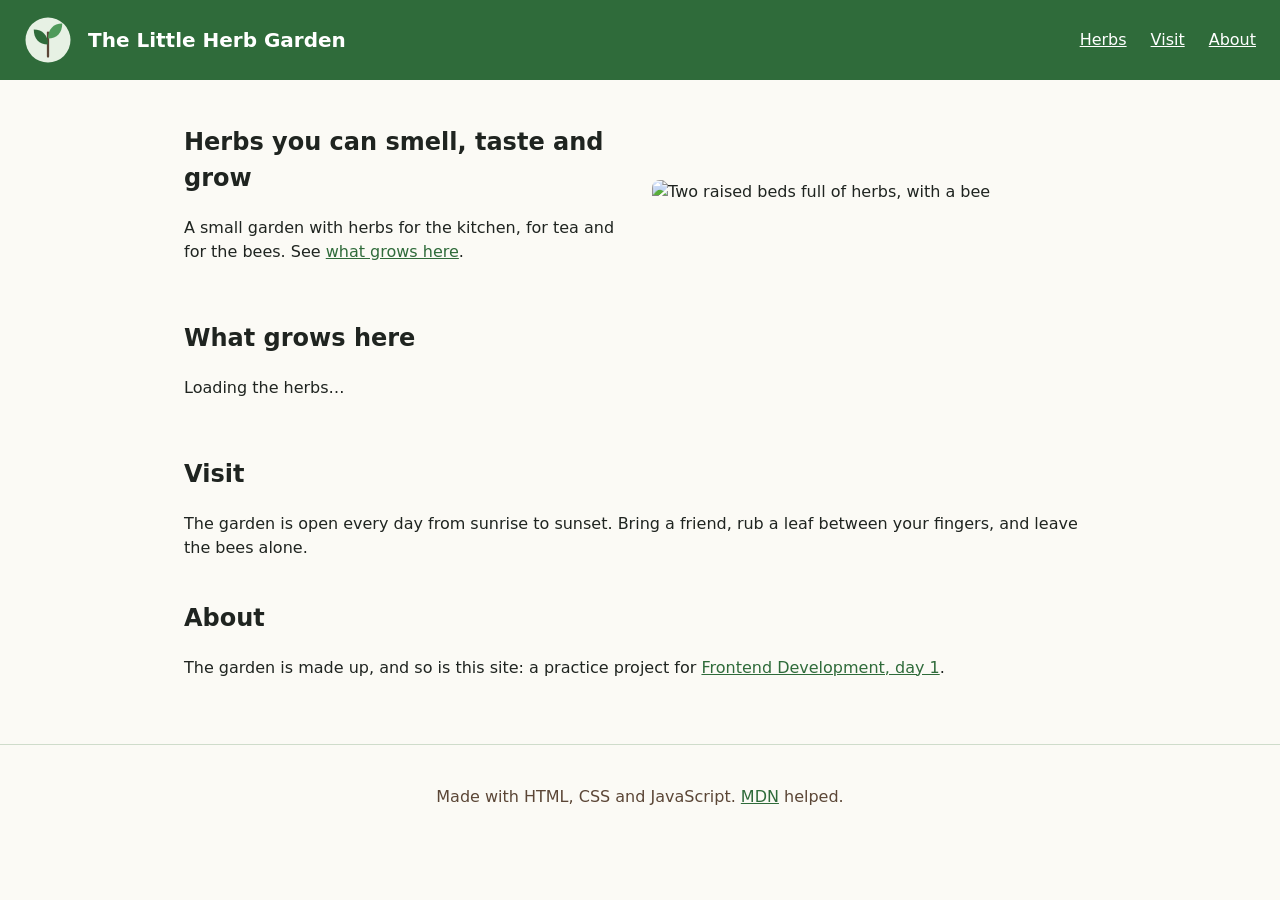
==== index.html @ f68bf349 "close the link in the intro paragraph Co-Authored-By: Claude Opus 5.5 <noreply@anthropic.com>" ====
<!doctype html>
<html lang="en">
<head>
  <meta charset="utf-8">
  <meta name="viewport" content="width=device-width, initial-scale=1">
  <title>The Little Herb Garden</title>
  <link rel="icon" href="images/logo.svg" type="image/svg+xml">
  <link rel="stylesheet" href="style.css">
  <script src="app.js" defer></script>
</head>
<body>
  <header class="site-header">
    <img class="logo" src="images/logo.svg" alt="" width="48" height="48">
    <p class="site-name">The Little Herb Garden</p>
    <nav>
      <ul>
        <li><a href="#herbs">Herbs</a></li>
        <li><a href="#visit">Visit</a></li>
        <li><a href="#about">About</a></li>
      </ul>
    </nav>
  </header>

  <main>
    <section class="intro">
      <div>
        <h1>Herbs you can smell, taste and grow</h1>
        <p>A small garden with herbs for the kitchen, for tea and for the bees.
          See <a href="#herbs">what grows here</a>.</p>
      </div>
      <img class="hero" src="images/garden.svg" alt="Two raised beds full of herbs, with a bee">
    </section>

    <section id="herbs">
      <h2>What grows here</h2>
      <p class="count">Loading the herbs…</p>
      <ul id="herbs-list" class="cards"></ul>
    </section>

    <section id="visit">
      <h2>Visit</h2>
      <p>The garden is open every day from sunrise to sunset.
        Bring a friend, rub a leaf between your fingers, and leave the bees alone.</p>
    </section>

    <section id="about">
      <h2>About</h2>
      <p>The garden is made up, and so is this site: a practice project for
        <a href="https://github.com/pepe/culs-frontend-day1">Frontend Development, day 1</a>.</p>
    </section>
  </main>

  <footer>
    <p>Made with HTML, CSS and JavaScript.
      <a href="https://developer.mozilla.org/">MDN</a> helped.</p>
  </footer>
</body>
</html>
---- style.css ----
/* The Little Herb Garden */

:root {
  --leaf: #2f6b3a;
  --leaf-light: #e7f1e4;
  --soil: #5b4636;
  --paper: #fbfaf5;
  --ink: #1f2420;
  --line: #cfdccb;
}

* {
  box-sizing: border-box;
}

body {
  margin: 0;
  font-family: system-ui, sans-serif;
  line-height: 1.5;
  color: var(--ink);
  background: var(--paper);
}

a {
  color: var(--leaf);
}

.site-header {
  display: flex;
  flex-wrap: wrap;
  align-items: center;
  gap: 1rem;
  padding: 1rem 1.5rem;
  background: var(--leaf);
  color: white;
}

.site-header a {
  color: white;
}

.site-name {
  margin: 0;
  font-size: 1.25rem;
  font-weight: 700;
}

nav {
  margin-left: auto;
}

nav ul {
  display: flex;
  gap: 1.5rem;
  margin: 0;
  padding: 0;
  list-style: none;
}

main {
  max-width: 60rem;
  margin: 0 auto;
  padding: 1.5rem;
}

section {
  margin-bottom: 2.5rem;
}

.intro {
  display: grid;
  gap: 1.5rem;
  align-items: center;
}

@media (min-width: 40rem) {
  .intro {
    grid-template-columns: 1fr 1fr;
  }
}

.hero {
  width: 100%;
  height: auto;
  border-radius: 0.5rem;
}

.cards {
  display: grid;
  grid-template-columns: repeat(auto-fill, minmax(14rem, 1fr));
  gap: 1rem;
  margin: 0;
  padding: 0;
  list-style: none;
}

.card {
  padding: 1rem;
  border: 1px solid var(--line);
  border-radius: 0.5rem;
  background: white;
}

.card h3 {
  margin: 0;
}

.latin {
  margin: 0 0 0.5rem;
  font-style: italic;
  color: var(--soil);
}

.life {
  display: inline-block;
  margin: 0;
  padding: 0.1rem 0.6rem;
  border-radius: 1rem;
  background: var(--leaf-light);
  font-size: 0.875rem;
}

footer {
  padding: 1.5rem;
  border-top: 1px solid var(--line);
  text-align: center;
  color: var(--soil);
}

.basil-card {
  border: 2px solid #4caf50;
  background-color: #f0fff0;
  box-shadow: 0 4px 12px rgba(76, 175, 80, 0.25);
  border-radius: 12px;
}
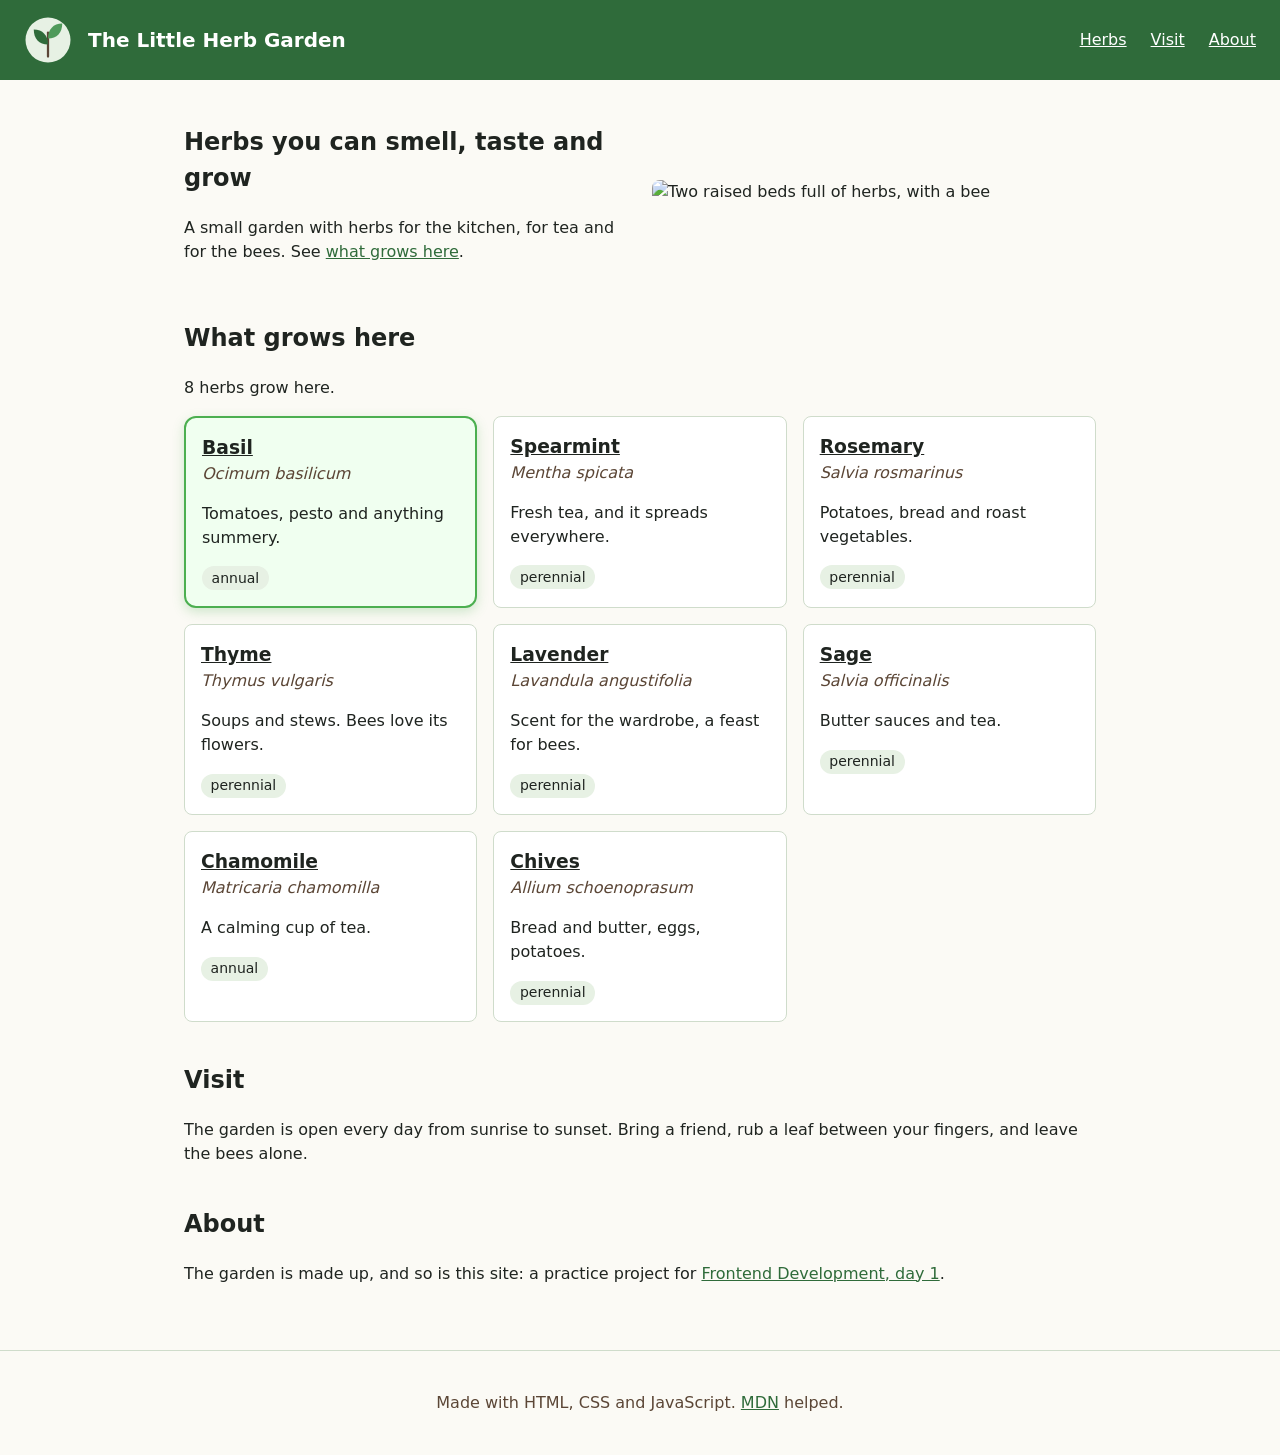
==== commit f2006509: "show every herb on index.html#<id>, loaded with fetch The hand-written basil-info.html is gone. Each" ====
--- a/index.html
+++ b/index.html
@@ -37,6 +37,8 @@
       <ul id="herbs-list" class="cards"></ul>
     </section>
 
+    <section id="herb-page" class="herb-page" hidden></section>
+
     <section id="visit">
       <h2>Visit</h2>
       <p>The garden is open every day from sunrise to sunset.
--- a/style.css
+++ b/style.css
@@ -11,6 +11,11 @@
 
 * {
   box-sizing: border-box;
+}
+
+/* Keep hidden things hidden, even when a rule like .intro sets display. */
+[hidden] {
+  display: none !important;
 }
 
 body {
@@ -132,4 +137,20 @@
   background-color: #f0fff0;
   box-shadow: 0 4px 12px rgba(76, 175, 80, 0.25);
   border-radius: 12px;
-}+}
+
+.card h3 a {
+  color: inherit;
+}
+
+.herb-page h1 {
+  margin-bottom: 0;
+}
+
+.herb-page h1:focus {
+  outline: none;
+}
+
+.herb-page .life {
+  display: inline-block;
+}
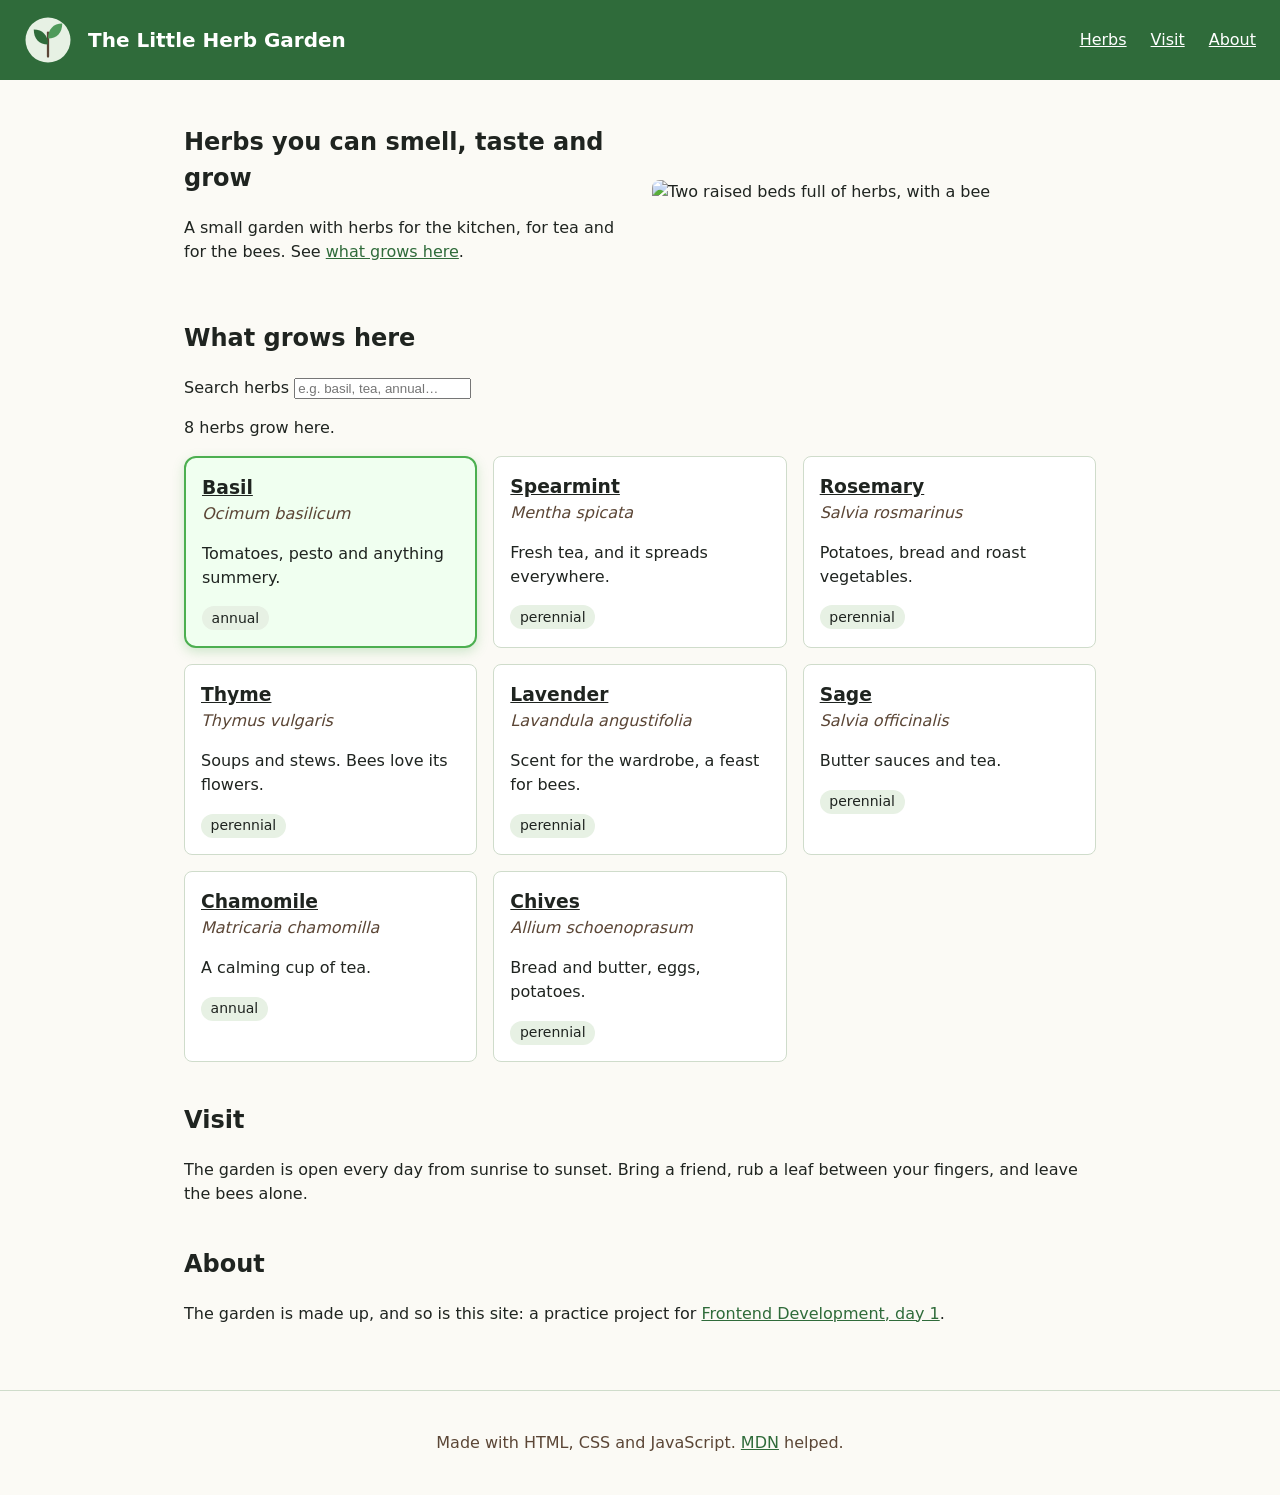
==== commit e38b4f75: "add search input to the herbs section Co-Authored-By: Claude Sonnet 4.6 <noreply@anthropic.com>" ====
--- a/index.html
+++ b/index.html
@@ -33,7 +33,10 @@
 
     <section id="herbs">
       <h2>What grows here</h2>
+      <label class="search-label" for="search">Search herbs</label>
+      <input class="search" id="search" type="search" placeholder="e.g. basil, tea, annual…" autocomplete="off">
       <p class="count">Loading the herbs…</p>
+      <p class="no-results" hidden>No herbs match your search.</p>
       <ul id="herbs-list" class="cards"></ul>
     </section>
 
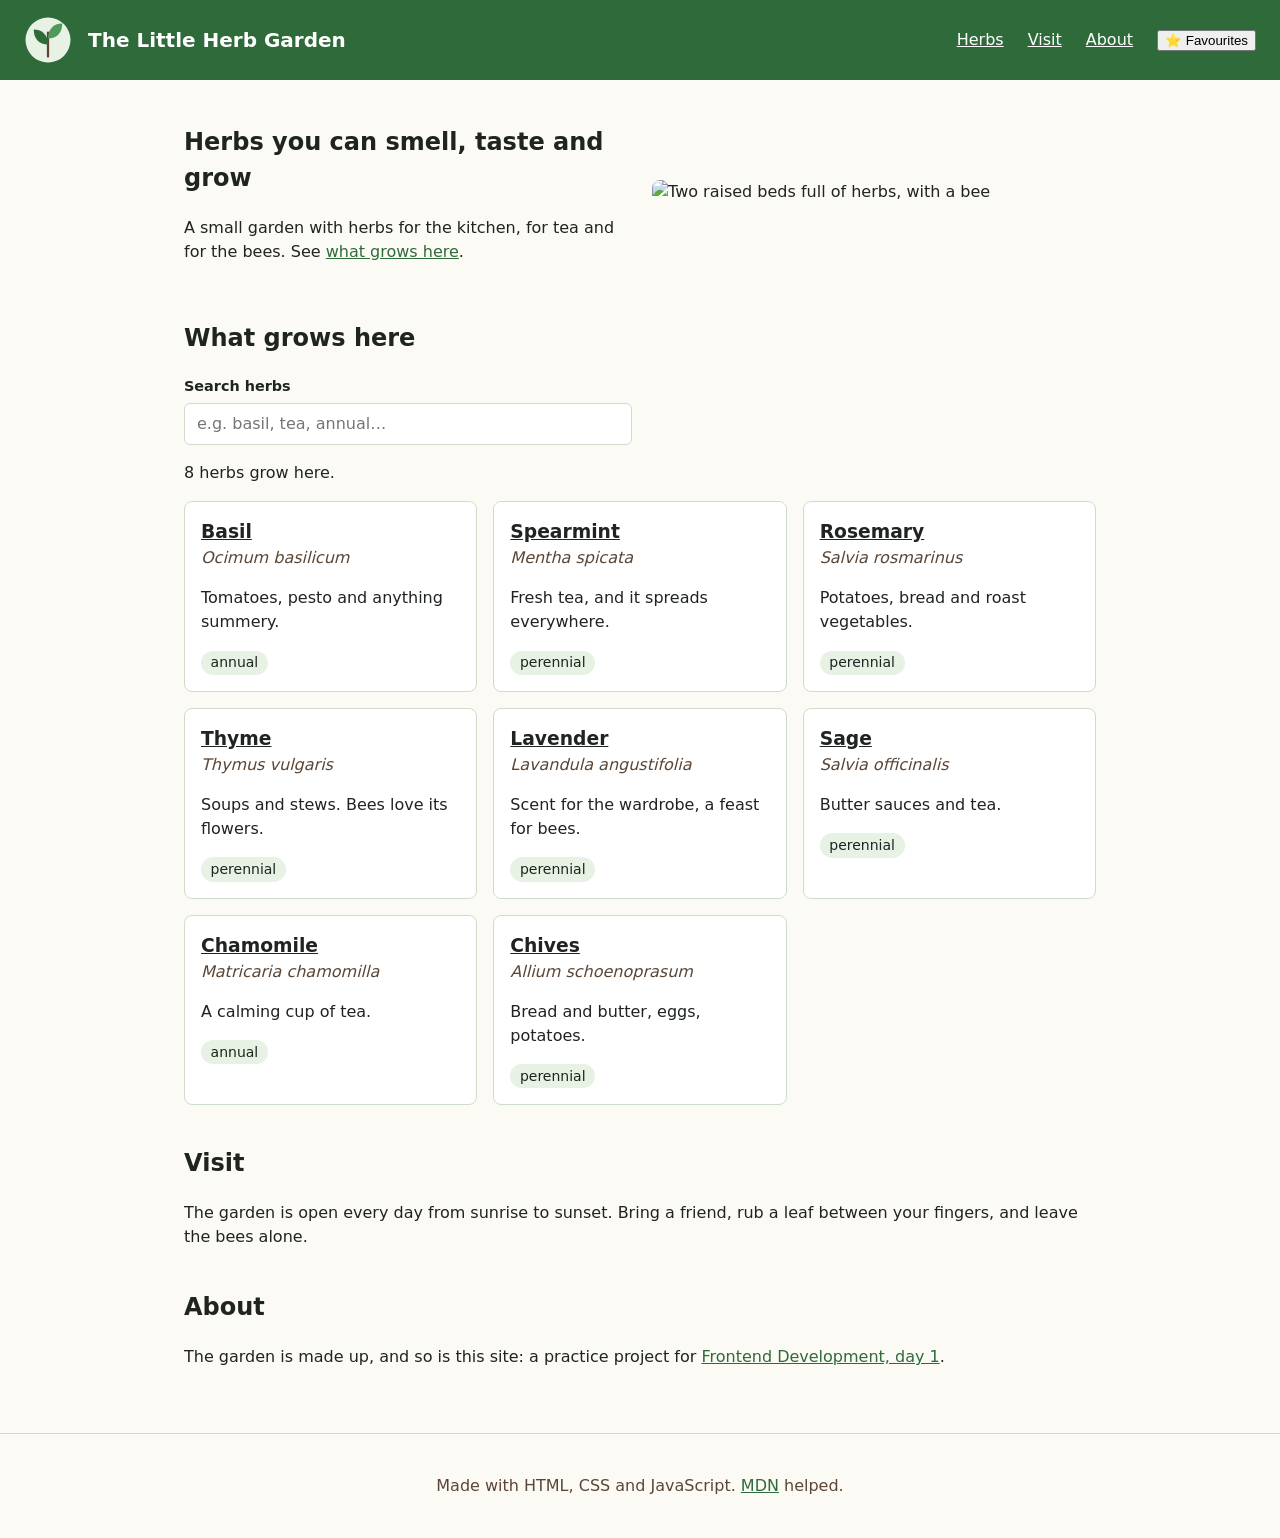
==== commit 5502380d: "add favourites button to nav and dialog to page Co-Authored-By: Claude Sonnet 4.6 <noreply@anthropic" ====
--- a/index.html
+++ b/index.html
@@ -17,6 +17,7 @@
         <li><a href="#herbs">Herbs</a></li>
         <li><a href="#visit">Visit</a></li>
         <li><a href="#about">About</a></li>
+        <li><button class="fav-nav-btn" id="fav-btn" aria-haspopup="dialog">⭐ Favourites</button></li>
       </ul>
     </nav>
   </header>
@@ -55,6 +56,15 @@
     </section>
   </main>
 
+  <dialog id="fav-dialog" aria-labelledby="fav-dialog-title">
+    <div class="fav-dialog-header">
+      <h2 id="fav-dialog-title">⭐ Favourites</h2>
+      <button class="fav-close" id="fav-close" aria-label="Close favourites">✕</button>
+    </div>
+    <p class="fav-empty" hidden>No favourites yet. Click the ★ on any herb card.</p>
+    <ul class="fav-list" id="fav-list"></ul>
+  </dialog>
+
   <footer>
     <p>Made with HTML, CSS and JavaScript.
       <a href="https://developer.mozilla.org/">MDN</a> helped.</p>
--- a/style.css
+++ b/style.css
@@ -132,13 +132,6 @@
   color: var(--soil);
 }
 
-.basil-card {
-  border: 2px solid #4caf50;
-  background-color: #f0fff0;
-  box-shadow: 0 4px 12px rgba(76, 175, 80, 0.25);
-  border-radius: 12px;
-}
-
 .card h3 a {
   color: inherit;
 }
@@ -154,3 +147,35 @@
 .herb-page .life {
   display: inline-block;
 }
+
+.search-label {
+  display: block;
+  margin-bottom: 0.375rem;
+  font-weight: 600;
+  font-size: 0.9rem;
+}
+
+.search {
+  display: block;
+  width: 100%;
+  max-width: 28rem;
+  padding: 0.5rem 0.75rem;
+  margin-bottom: 1rem;
+  border: 1px solid var(--line);
+  border-radius: 0.375rem;
+  font: inherit;
+  font-size: 1rem;
+  background: white;
+  color: var(--ink);
+}
+
+.search:focus {
+  outline: 2px solid var(--leaf);
+  outline-offset: 2px;
+  border-color: var(--leaf);
+}
+
+.no-results {
+  color: var(--soil);
+  font-style: italic;
+}
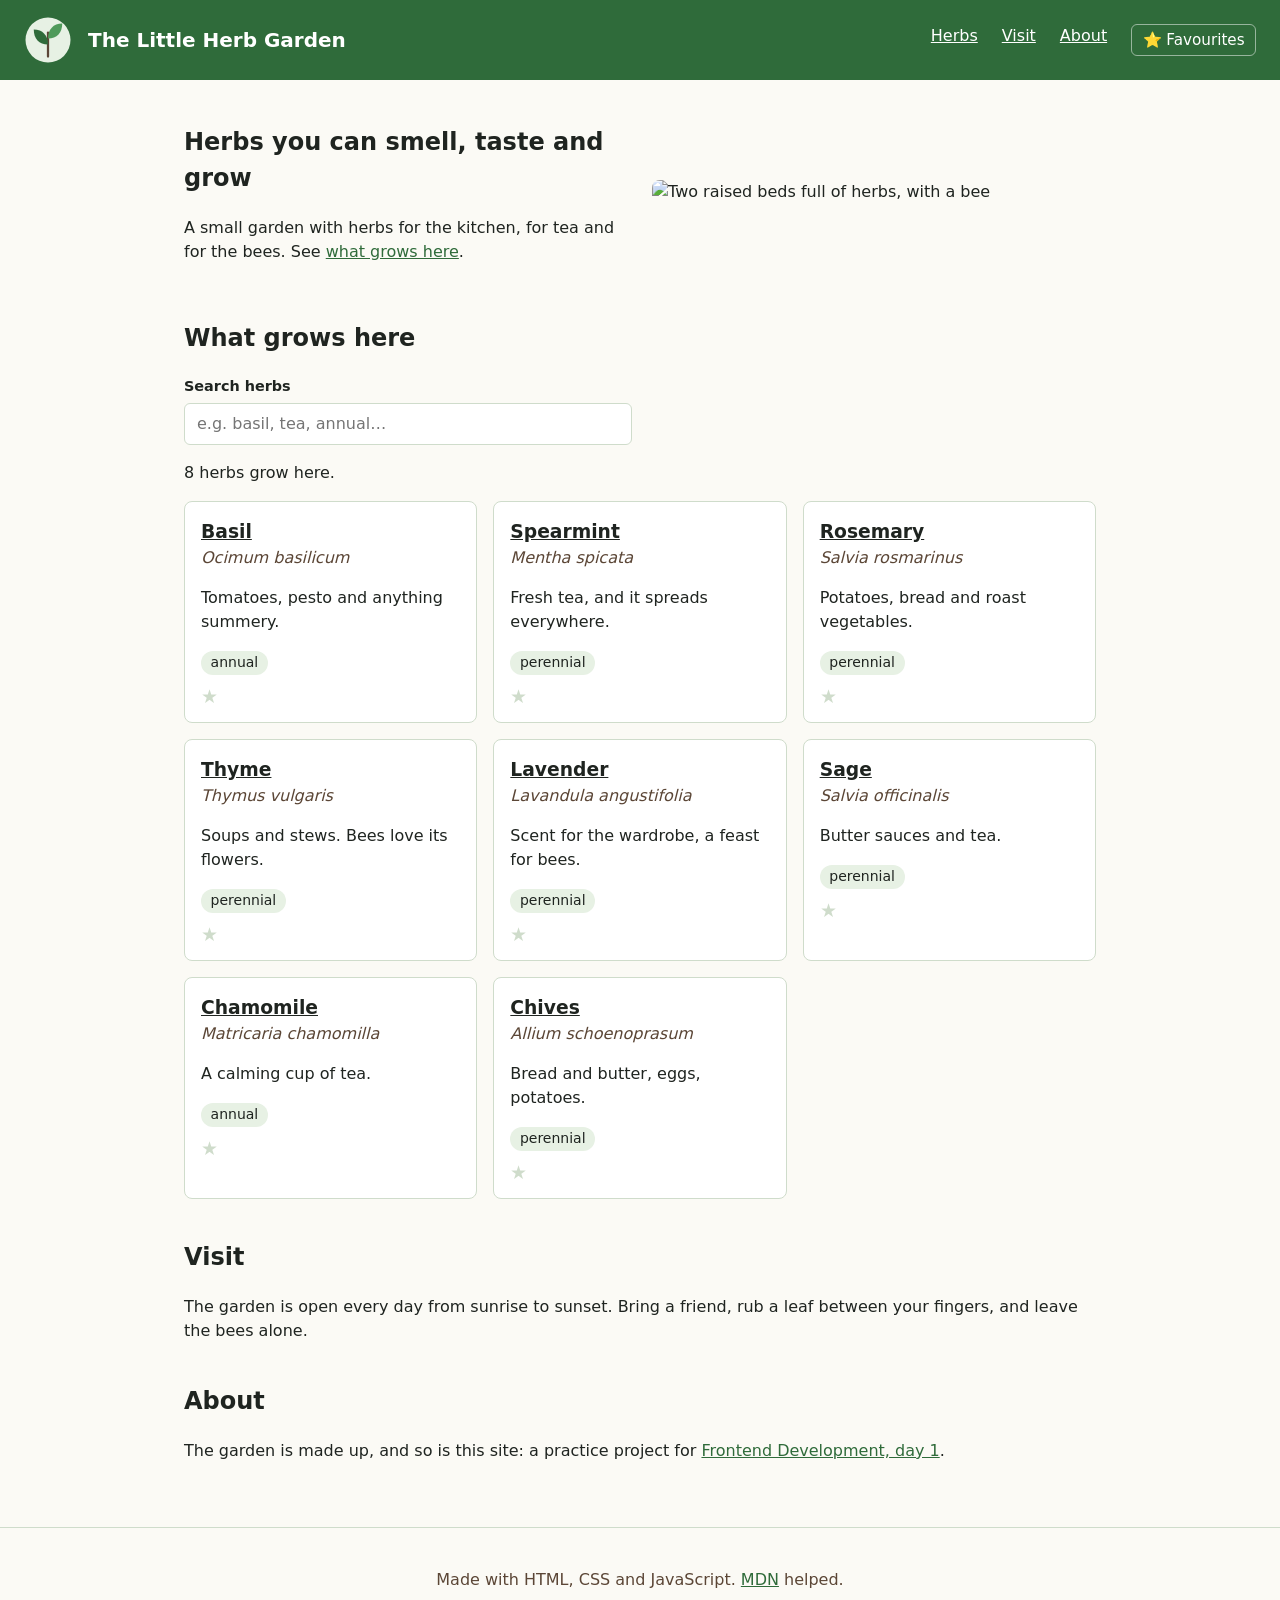
==== commit b1dc2943: "show favourite count badge on the nav button Co-Authored-By: Claude Sonnet 4.6 <noreply@anthropic.co" ====
--- a/index.html
+++ b/index.html
@@ -17,7 +17,7 @@
         <li><a href="#herbs">Herbs</a></li>
         <li><a href="#visit">Visit</a></li>
         <li><a href="#about">About</a></li>
-        <li><button class="fav-nav-btn" id="fav-btn" aria-haspopup="dialog">⭐ Favourites</button></li>
+        <li><button class="fav-nav-btn" id="fav-btn" aria-haspopup="dialog">⭐ Favourites <span class="fav-count" id="fav-count" hidden>0</span></button></li>
       </ul>
     </nav>
   </header>
--- a/style.css
+++ b/style.css
@@ -179,3 +179,168 @@
   color: var(--soil);
   font-style: italic;
 }
+
+/* --- Star button on each card --- */
+
+.star {
+  display: block;
+  margin-top: 0.75rem;
+  padding: 0;
+  background: none;
+  border: none;
+  cursor: pointer;
+  font-size: 1.2rem;
+  color: var(--line);
+  transition: color 0.15s, transform 0.15s;
+  line-height: 1;
+}
+
+.star:hover,
+.star:focus-visible {
+  color: #f5a623;
+  transform: scale(1.2);
+  outline: none;
+}
+
+.star[aria-pressed="true"] {
+  color: #f5a623;
+}
+
+/* --- Favourites nav button --- */
+
+.fav-nav-btn {
+  background: none;
+  border: 1px solid rgba(255,255,255,0.5);
+  border-radius: 0.375rem;
+  color: white;
+  font: inherit;
+  font-size: 0.95rem;
+  padding: 0.2rem 0.65rem;
+  cursor: pointer;
+}
+
+.fav-nav-btn:hover,
+.fav-nav-btn:focus-visible {
+  background: rgba(255,255,255,0.15);
+  outline: none;
+}
+
+.fav-count {
+  display: inline-block;
+  min-width: 1.25rem;
+  padding: 0 0.3rem;
+  border-radius: 1rem;
+  background: white;
+  color: var(--leaf);
+  font-size: 0.75rem;
+  font-weight: 700;
+  line-height: 1.25rem;
+  text-align: center;
+  vertical-align: middle;
+}
+
+/* --- Favourites dialog --- */
+
+#fav-dialog {
+  width: min(36rem, 90vw);
+  max-height: 80vh;
+  overflow-y: auto;
+  border: none;
+  border-radius: 0.75rem;
+  padding: 1.5rem;
+  box-shadow: 0 8px 32px rgba(0,0,0,0.2);
+}
+
+#fav-dialog::backdrop {
+  background: rgba(0,0,0,0.4);
+}
+
+.fav-dialog-header {
+  display: flex;
+  align-items: center;
+  justify-content: space-between;
+  margin-bottom: 1rem;
+}
+
+.fav-dialog-header h2 {
+  margin: 0;
+  font-size: 1.25rem;
+}
+
+.fav-close {
+  background: none;
+  border: none;
+  font-size: 1.25rem;
+  cursor: pointer;
+  color: var(--soil);
+  padding: 0.25rem 0.5rem;
+  border-radius: 0.25rem;
+}
+
+.fav-close:hover {
+  background: var(--leaf-light);
+}
+
+.fav-empty {
+  color: var(--soil);
+  font-style: italic;
+}
+
+.fav-list {
+  list-style: none;
+  margin: 0;
+  padding: 0;
+  display: flex;
+  flex-direction: column;
+  gap: 0.75rem;
+}
+
+.fav-item {
+  display: flex;
+  align-items: flex-start;
+  gap: 1rem;
+  padding: 0.75rem 1rem;
+  border: 1px solid var(--line);
+  border-radius: 0.5rem;
+  background: white;
+}
+
+.fav-item-info {
+  flex: 1;
+}
+
+.fav-item-name {
+  font-weight: 700;
+  color: var(--leaf);
+  text-decoration: none;
+}
+
+.fav-item-name:hover {
+  text-decoration: underline;
+}
+
+.fav-item-latin {
+  margin: 0;
+  font-size: 0.85rem;
+  font-style: italic;
+  color: var(--soil);
+}
+
+.fav-item-use {
+  margin: 0.25rem 0 0;
+  font-size: 0.9rem;
+}
+
+.fav-remove {
+  background: none;
+  border: none;
+  font-size: 1rem;
+  cursor: pointer;
+  color: var(--soil);
+  padding: 0;
+  line-height: 1;
+}
+
+.fav-remove:hover {
+  color: #c0392b;
+}
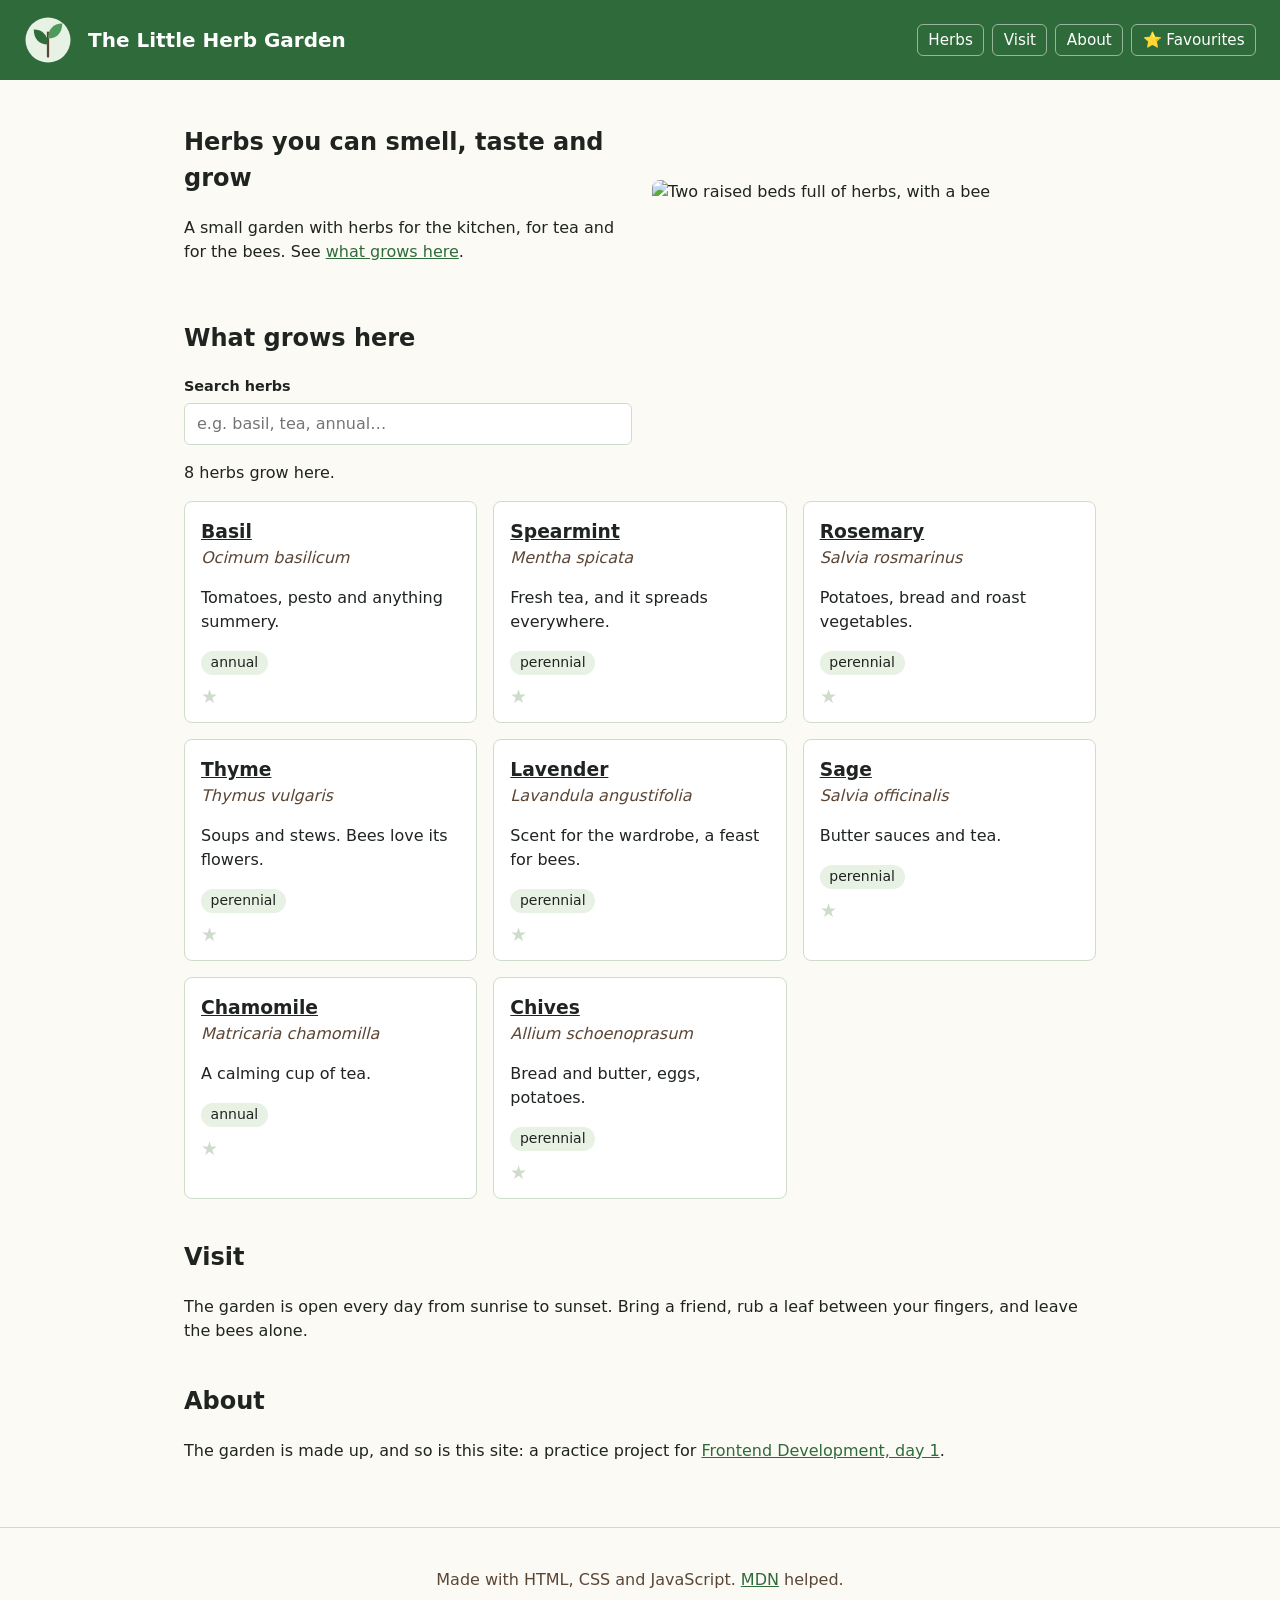
==== commit 76013351: "split app.js into modules: data, services, render app.js is now the entry point. It imports: - js/da" ====
--- a/index.html
+++ b/index.html
@@ -6,7 +6,7 @@
   <title>The Little Herb Garden</title>
   <link rel="icon" href="images/logo.svg" type="image/svg+xml">
   <link rel="stylesheet" href="style.css">
-  <script src="app.js" defer></script>
+  <script type="module" src="app.js"></script>
 </head>
 <body>
   <header class="site-header">
--- a/style.css
+++ b/style.css
@@ -56,10 +56,25 @@
 
 nav ul {
   display: flex;
-  gap: 1.5rem;
+  gap: 0.5rem;
   margin: 0;
   padding: 0;
   list-style: none;
+}
+
+nav a {
+  display: inline-block;
+  padding: 0.2rem 0.65rem;
+  border: 1px solid rgba(255,255,255,0.5);
+  border-radius: 0.375rem;
+  text-decoration: none;
+  font-size: 0.95rem;
+}
+
+nav a:hover,
+nav a:focus-visible {
+  background: rgba(255,255,255,0.15);
+  outline: none;
 }
 
 main {
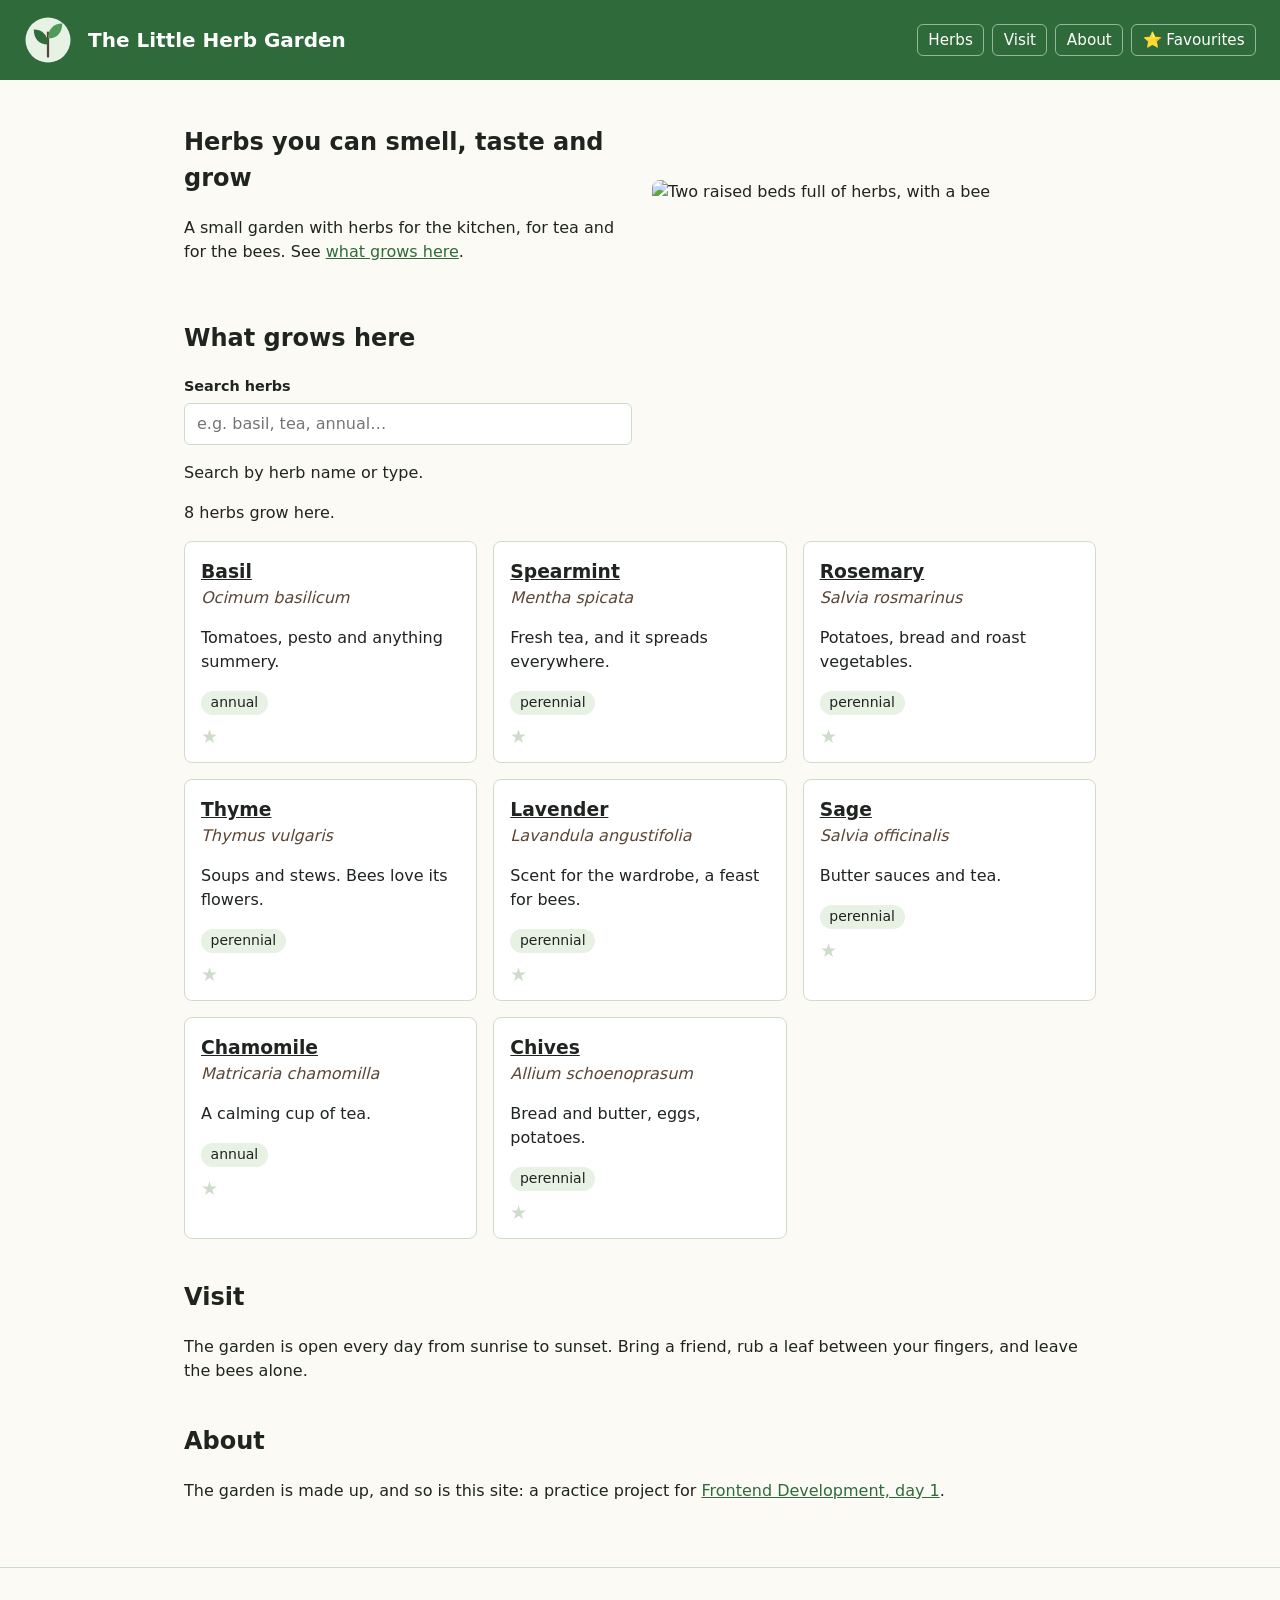
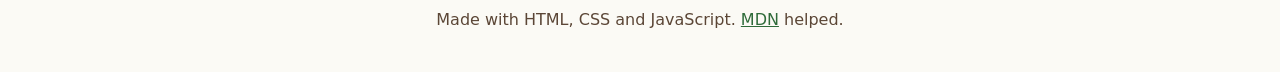
==== commit 496a2e97: "Improve HTML accessibility" ====
--- a/index.html
+++ b/index.html
@@ -12,7 +12,7 @@
   <header class="site-header">
     <img class="logo" src="images/logo.svg" alt="" width="48" height="48">
     <p class="site-name">The Little Herb Garden</p>
-    <nav>
+    <nav aria-label="Main navigation">
       <ul>
         <li><a href="#herbs">Herbs</a></li>
         <li><a href="#visit">Visit</a></li>
@@ -35,7 +35,11 @@
     <section id="herbs">
       <h2>What grows here</h2>
       <label class="search-label" for="search">Search herbs</label>
-      <input class="search" id="search" type="search" placeholder="e.g. basil, tea, annual…" autocomplete="off">
+      <input class="search" id="search" type="search"
+       placeholder="e.g. basil, tea, annual…"
+       autocomplete="off"
+       aria-describedby="search-help">
+<p id="search-help">Search by herb name or type.</p>
       <p class="count">Loading the herbs…</p>
       <p class="no-results" hidden>No herbs match your search.</p>
       <ul id="herbs-list" class="cards"></ul>
